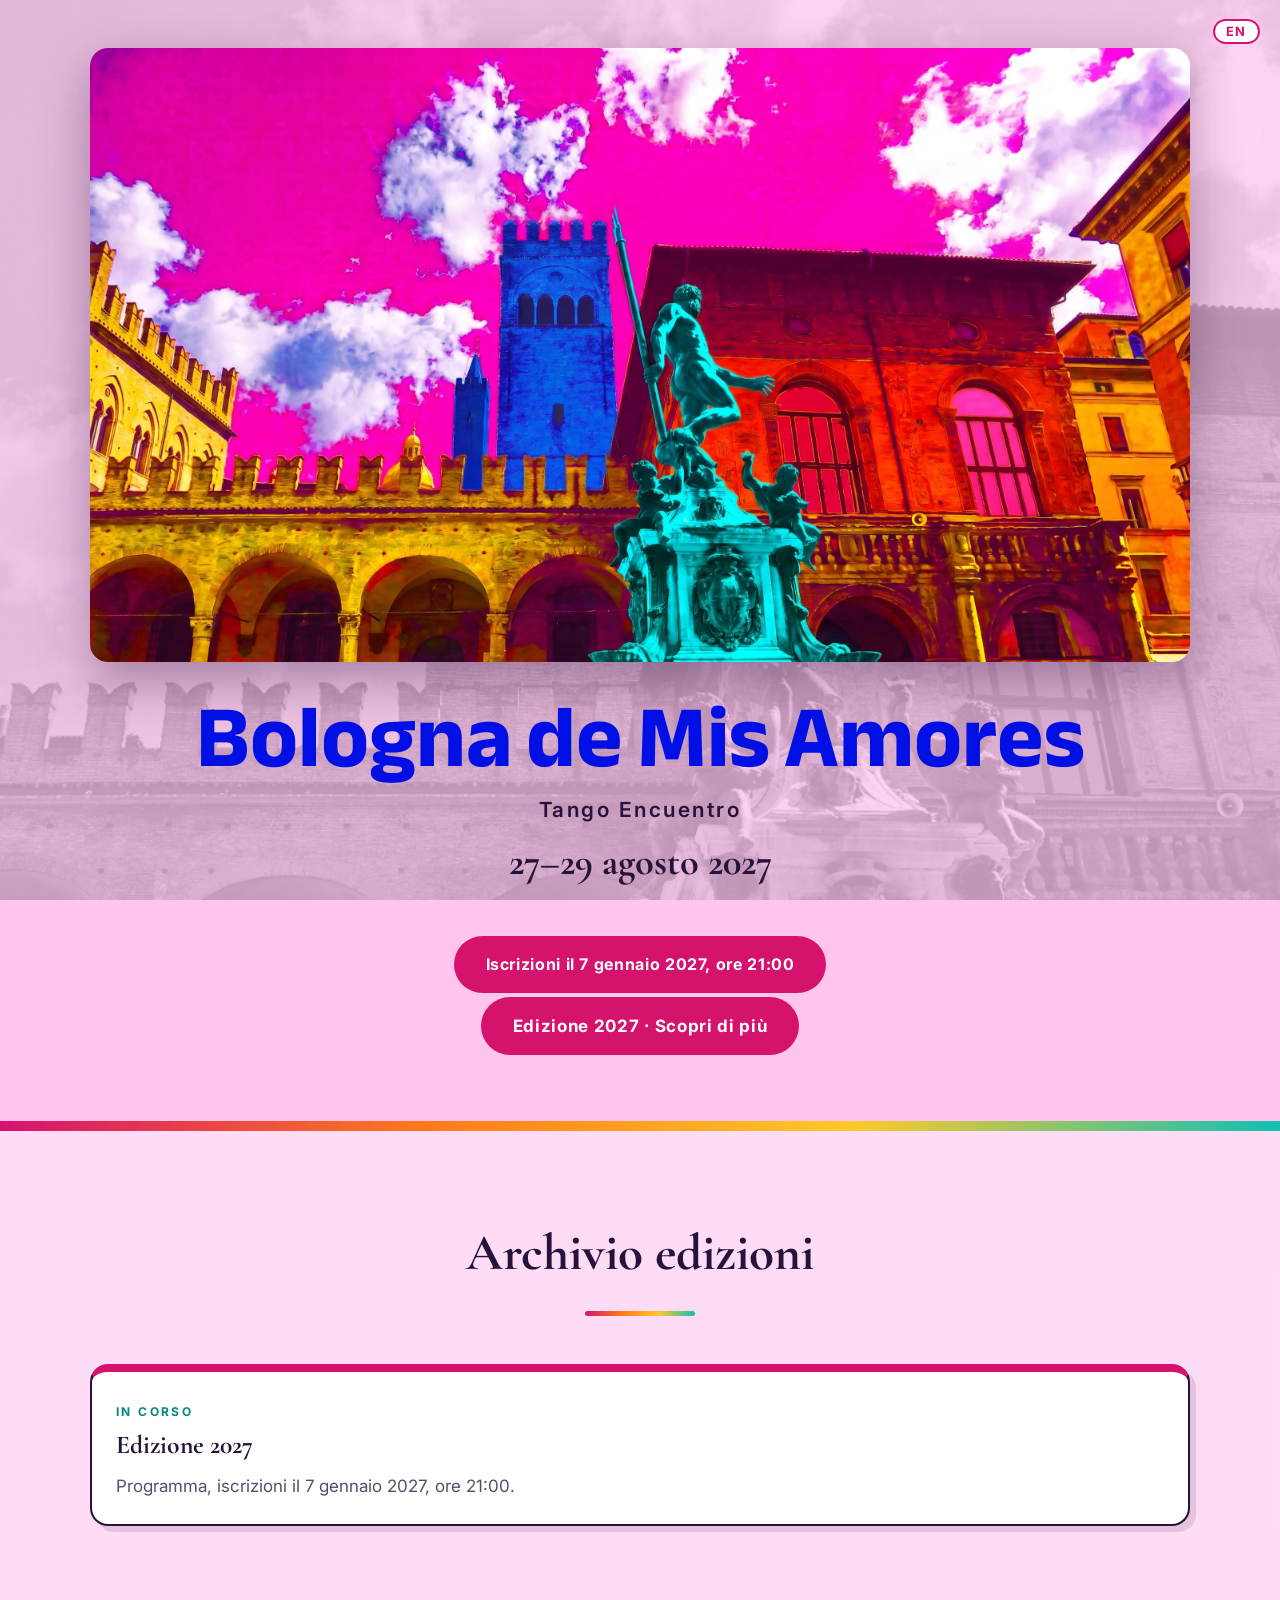
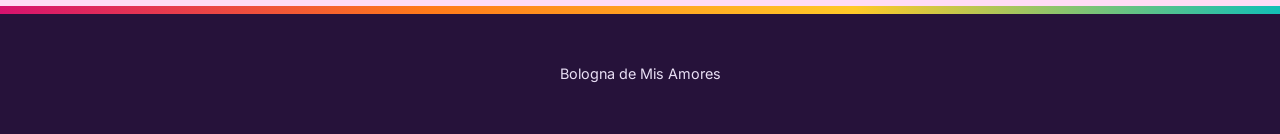
==== index.html @ 2ccf4547 "Add files via upload" ====
<!doctype html>
<html lang="it">
<head>
<meta charset="utf-8">
<meta name="viewport" content="width=device-width,initial-scale=1">
<title>Bologna de Mis Amores · Encuentro di Tango Argentino</title>
<meta name="description" content="Bologna de Mis Amores: encuentro di tango argentino a San Lazzaro di Savena (Bologna), 27-29 agosto 2027. Iscrizioni il 7 gennaio 2027.">
<link rel="icon" href="2027/img/badge.png">
<link href="https://fonts.googleapis.com/css2?family=Anek+Bangla:wght@700&family=Cormorant+Garamond:ital,wght@0,500;0,600;1,500&family=Inter:wght@400;600&display=swap" rel="stylesheet">
<link rel="stylesheet" href="assets/style.css?v=8">
<style>
html{background:#ffc5ef!important}body{background:transparent!important}
.reg-pill{display:inline-block!important;margin:1rem .25rem 0!important;padding:.95rem 2rem!important;font-size:1rem!important;font-weight:700!important;letter-spacing:.04em!important;line-height:1.65!important;border-radius:999px!important;background:#d6126f!important;color:#fff!important}
.hero,.eyebrow,h1,.hero .dates,.hero p.sub,.section-title h2{color:#26123a}
.hero p.sub{margin:0 0 .2rem;font-size:1.3rem;letter-spacing:.12em}.hero .dates{margin:0 0 1.6rem}
h1,h1 em{font-family:'Anek Bangla',sans-serif;font-weight:700;color:#0010e4;font-style:normal}
@media(max-width:480px){.reg-pill{padding:.8rem 1.4rem!important}}
</style>
</head>
<body>
<section class="hero">
  <div style="position:absolute;top:1rem;right:1.25rem"><a class="lang" href="en/" hreflang="en">EN</a></div>
  <div class="hero-in">
    <img class="banner" src="2027/img/banner.jpg" alt="Bologna de Mis Amores" onerror="this.style.display='none'">
    <h1>Bologna <em>de Mis Amores</em></h1>
    <p class="sub">Tango Encuentro</p>
    <div class="dates">27–29 agosto 2027</div>
    <p class="reg-pill" style="margin:0 0 1.5rem">Iscrizioni il 7 gennaio 2027, ore 21:00</p>
    <br><a class="btn primary" href="2027/">Edizione 2027 · Scopri di più</a>
  </div>
</section>

<section class="alt">
  <div class="wrap">
    <div class="section-title"><h2>Archivio edizioni</h2><div class="line"></div></div>
    <div class="grid c3">
      <a class="card" href="2027/"><div class="pad"><span class="tag">In corso</span><h3>Edizione 2027</h3><p style="color:var(--muted)">Programma, iscrizioni il 7 gennaio 2027, ore 21:00.</p></div></a>
      <!-- Per ogni nuova edizione aggiungi una scheda come questa:
      <a class="card" href="2028/"><div class="pad"><span class="tag">2028</span><h3>Edizione 2028</h3></div></a> -->
    </div>
  </div>
</section>
<footer><div>Bologna de Mis Amores</div></footer>
<script>
const REG_OPEN = new Date("2027-01-07T21:00:00+01:00");  // apertura iscrizioni / registration opens
if (new Date() >= REG_OPEN) document.querySelectorAll(".reg-pill").forEach(e => e.hidden = true);
</script>
</body>
</html>
---- assets/style.css ----
:root{
  --magenta:#d6126f;
  --magenta-dark:#a80a55;
  --turq:#12bfb6;
  --turq-dark:#07857f;
  --yellow:#ffc928;
  --orange:#ff7a1a;
  --ink:#26123a;
  --muted:#5b4a6b;
  --paper:#ffffff;
  --tint-turq:#dff7f5;
  --tint-yellow:#fff1c7;
  --tint-magenta:#ffe3f0;
  --gold:var(--yellow);
  --radius:18px;
  --stripe:linear-gradient(90deg,var(--magenta),var(--orange),var(--yellow),var(--turq));
  --serif:"Cormorant Garamond",Georgia,serif;
  --sans:"Inter",system-ui,-apple-system,Segoe UI,Roboto,sans-serif;
}
*{box-sizing:border-box;margin:0;padding:0}
html{scroll-behavior:smooth;min-height:100%}
[hidden]{display:none!important}
body{min-height:100vh;background:transparent;color:var(--ink);font-family:var(--sans);line-height:1.65;font-size:17px}
img{max-width:100%;display:block}
a{color:var(--magenta);text-decoration:none}
a:hover{text-decoration:underline}
.wrap{width:min(1100px,100% - 2.5rem);margin-inline:auto}

/* NAV */
.nav{position:sticky;top:0;z-index:50;background:rgba(255,255,255,.94);backdrop-filter:blur(10px);border-bottom:4px solid transparent;border-image:var(--stripe) 1}
.nav .wrap{display:flex;align-items:center;justify-content:space-between;gap:1rem;padding:.7rem 0}
.brand{display:flex;align-items:center;gap:.7rem;font-family:var(--serif);font-weight:600;font-size:1.3rem;color:var(--ink)}
.brand img{width:40px;height:40px;border-radius:50%;object-fit:cover;border:2px solid var(--magenta)}
.nav-right{display:flex;align-items:center;gap:1.3rem}
.menu{display:flex;gap:1.3rem;font-size:.9rem;flex-wrap:wrap;font-weight:600}
.menu a{color:var(--ink)}
.menu a:hover{color:var(--magenta);text-decoration:none}
@media(max-width:820px){.menu{display:none}}
.lang{border:2px solid var(--magenta);color:var(--magenta);padding:.2rem .7rem;border-radius:999px;font-size:.8rem;font-weight:700;letter-spacing:.12em;background:#fff}
.lang:hover{background:var(--magenta);color:#fff;text-decoration:none}

/* HERO */
.hero{position:relative;display:grid;place-items:center;text-align:center;color:var(--ink);
  padding:3rem 1.25rem 4.5rem}
.hero::after{content:"";position:absolute;left:0;right:0;bottom:0;height:10px;background:var(--stripe)}
.hero-in{width:min(1100px,100%)}
.banner{display:block;width:auto;max-width:100%;height:auto;max-height:70vh;margin:0 auto 2rem;border-radius:var(--radius);box-shadow:0 18px 50px rgba(38,18,58,.35)}
.eyebrow{letter-spacing:.3em;text-transform:uppercase;font-size:.8rem;font-weight:700;color:var(--ink)}
h1{font-family:var(--serif);font-weight:700;font-size:clamp(2.6rem,8vw,5.5rem);line-height:1.02;margin:.6rem 0;color:var(--ink)}
h1 em{color:#7a0640;font-style:italic;font-weight:600}
.hero .dates{font-family:var(--serif);font-weight:700;font-size:clamp(1.5rem,4.5vw,2.4rem);color:var(--ink);margin:.2rem 0 .4rem}
.hero p.sub{font-size:1.2rem;margin-bottom:2rem;font-weight:600}
.btn{display:inline-block;padding:.95rem 2rem;border-radius:999px;font-weight:700;letter-spacing:.04em;transition:.2s;margin:.25rem}
.btn.primary{background:var(--magenta);color:#fff}
.btn.primary:hover{transform:translateY(-2px);text-decoration:none;box-shadow:0 10px 30px rgba(38,18,58,.35)}
.btn.ghost{border:2px solid var(--ink);color:var(--ink)}
.btn.ghost:hover{background:rgba(38,18,58,.12);text-decoration:none}

/* COUNTDOWN */
.countdown{display:flex;justify-content:center;gap:1rem;margin-top:2.5rem;flex-wrap:wrap}
.countdown div{background:#fff;border-radius:14px;padding:.8rem 1.1rem;min-width:84px;box-shadow:0 8px 24px rgba(38,18,58,.25)}
.countdown b{display:block;font-family:var(--serif);font-size:2.1rem;color:var(--magenta)}
.countdown span{font-size:.7rem;letter-spacing:.15em;text-transform:uppercase;font-weight:700;color:var(--muted)}
.countdown-label{margin-top:1rem;font-size:1rem;font-weight:700}

/* SECTIONS */
section{padding:5rem 0}
section.alt{background:rgba(255,255,255,.16)}
.section-title{text-align:center;margin-bottom:3rem}
.section-title h2{font-family:var(--serif);font-weight:700;color:var(--ink);font-size:clamp(2rem,5vw,3.2rem)}
.section-title .line{width:110px;height:5px;border-radius:3px;background:var(--stripe);margin:1rem auto 0}
.lead{max-width:760px;margin:0 auto;text-align:center;color:var(--ink);font-size:1.1rem;background:rgba(255,255,255,.92);border-radius:var(--radius);padding:1.3rem 1.6rem;box-shadow:0 8px 24px rgba(38,18,58,.18)}

.grid{display:grid;gap:1.5rem}
.grid.c3{grid-template-columns:repeat(auto-fit,minmax(260px,1fr))}
.grid.c2{grid-template-columns:repeat(auto-fit,minmax(320px,1fr))}
.card{background:#fff;border:2px solid var(--ink);border-top:8px solid var(--magenta);border-radius:var(--radius);overflow:hidden;box-shadow:6px 6px 0 rgba(38,18,58,.12)}
.grid > .card:nth-child(4n+2){border-top-color:var(--turq)}
.grid > .card:nth-child(4n+3){border-top-color:var(--orange)}
.grid > .card:nth-child(4n+4){border-top-color:var(--yellow)}
.card .pad{padding:1.5rem}
.card h3{font-family:var(--serif);font-weight:700;font-size:1.6rem;margin-bottom:.3rem;color:var(--ink)}
.card .tag{font-size:.75rem;letter-spacing:.2em;text-transform:uppercase;font-weight:700;color:var(--turq-dark)}
a.card:hover{text-decoration:none;transform:translateY(-3px)}

/* DJ */
.dj .photo{aspect-ratio:1/1;background:linear-gradient(135deg,var(--magenta),var(--orange));display:grid;place-items:center;color:#fff;font-family:var(--serif);font-size:3.5rem}
.dj .photo img{width:100%;height:100%;object-fit:cover}

/* PRICES */
.price{text-align:center}
.price .amount{font-family:var(--serif);font-weight:700;font-size:3rem;color:var(--magenta)}
.price ul{list-style:none;margin-top:1rem;color:var(--muted);font-size:.95rem}
.price li{padding:.3rem 0;border-top:1px solid rgba(38,18,58,.12)}
.price.featured{background:var(--tint-yellow)}
.form-box{margin-top:2.5rem;background:#fff;border:2px solid var(--ink);border-radius:var(--radius);padding:1rem;min-height:320px}
.form-box iframe{width:100%;height:760px;border:0;border-radius:12px;background:#fff}
.closed{display:none;text-align:center;padding:2rem}

/* ANNOUNCEMENT */
.notice{max-width:760px;margin:2.5rem auto 0;text-align:center;background:var(--yellow);color:var(--ink);border:3px solid var(--ink);border-radius:var(--radius);padding:2.2rem 1.5rem;box-shadow:8px 8px 0 var(--magenta)}
.notice h3{font-family:var(--serif);font-weight:700;font-size:2rem;margin-bottom:.5rem}
.notice .big{font-family:var(--serif);font-weight:700;font-size:clamp(2rem,6vw,3.2rem);color:var(--magenta-dark);margin:.3rem 0}
.notice p{color:var(--ink)}

/* PROGRAMMA */
.tabs{display:flex;justify-content:center;gap:.6rem;margin-bottom:2rem;flex-wrap:wrap}
.tab{background:#fff;border:2px solid var(--magenta);color:var(--magenta);padding:.6rem 1.4rem;border-radius:999px;cursor:pointer;font:inherit;font-weight:700}
.tab.active{background:var(--magenta);color:#fff}
.day{display:none}
.day.active{display:block}
.timeline{max-width:760px;margin:0 auto;background:rgba(255,255,255,.94);border:2px solid var(--ink);border-radius:var(--radius);padding:1.6rem 1.6rem .4rem 2.2rem;box-shadow:6px 6px 0 rgba(38,18,58,.15)}
.event{position:relative;padding:0 0 1.4rem 1.5rem;border-left:4px solid var(--turq)}
.event::before{content:"";position:absolute;left:-11px;top:.45rem;width:18px;height:18px;border-radius:50%;background:var(--orange);border:3px solid #fff;box-shadow:0 0 0 2px var(--orange)}
.event time{font-family:var(--serif);font-weight:700;color:var(--magenta);font-size:1.3rem}
.event h4{font-size:1.05rem;font-weight:700}
.event p{color:var(--muted);font-size:.95rem}

/* MAP */
.map{border-radius:var(--radius);overflow:hidden;border:2px solid var(--ink);min-height:340px}
.map iframe{width:100%;height:100%;min-height:340px;border:0}

/* CITY */
.city .img{aspect-ratio:16/10;background:linear-gradient(135deg,var(--turq),var(--yellow))}
.city .img img{width:100%;height:100%;object-fit:cover}

/* FOOTER */
footer{padding:3rem 0;text-align:center;background:var(--ink);color:#e9dff5;font-size:.9rem;border-top:8px solid transparent;border-image:var(--stripe) 1}
footer a{color:var(--yellow);font-weight:600}
footer .editions{margin:1rem 0;display:flex;gap:1rem;justify-content:center;flex-wrap:wrap}

/* BANNER + REGISTRATION PILL */
.reg-banner{max-height:55vh;margin:0 auto 2.5rem}
.reg-pill{display:inline-block;margin:1rem .25rem 0;background:var(--magenta);color:#fff;padding:.95rem 2rem;border-radius:999px;font-weight:700;font-size:1rem;letter-spacing:.04em;line-height:1.65}
@media(max-width:480px){
  .countdown{gap:.45rem;flex-wrap:nowrap}
  .countdown div{min-width:0;flex:1;padding:.6rem .3rem}
  .countdown b{font-size:1.6rem}
  .countdown span{font-size:.58rem;letter-spacing:.08em}
  .btn{padding:.8rem 1.4rem}
  .reg-pill{padding:.8rem 1.4rem}
}

/* DJ SLOTS, LOCATION, STAY, ABOUT */
.dj .photo.q{font-size:3.5rem}
.dj .photo{font-size:1.4rem;font-weight:700}
.slot{display:flex;gap:1.5rem;align-items:center;border:3px solid var(--ink);border-radius:var(--radius);padding:1.4rem 1.6rem;margin:1.8rem 0;box-shadow:6px 6px 0 rgba(38,18,58,.18)}
.slot .photo{flex:0 0 96px;width:96px;height:96px;border-radius:50%;overflow:hidden;display:grid;place-items:center;background:rgba(255,255,255,.4);font-family:var(--serif);font-size:2.6rem;font-weight:700;color:inherit}
.slot .photo img{width:100%;height:100%;object-fit:cover}
.slot .tag{font-size:.75rem;letter-spacing:.2em;text-transform:uppercase;font-weight:700}
.slot h3{font-family:var(--serif);font-weight:700;font-size:1.9rem;line-height:1.1;margin:.2rem 0 .3rem}
.slot-pre{background:var(--turq);color:var(--ink)}
.slot-post{background:var(--magenta);color:#fff}
.slot-post .tag{color:var(--yellow)}
@media(max-width:560px){.slot{flex-direction:column;text-align:center}}
.card p{margin-top:.35rem}
.facts{list-style:none;margin:1rem 0 1.2rem}
.facts li{padding:.5rem 0;border-top:1px solid rgba(38,18,58,.15)}
.facts strong{font-family:var(--serif);font-size:1.5rem;color:var(--magenta);margin-right:.4rem}
.btn.small{padding:.55rem 1.1rem;font-size:.85rem;margin:.5rem .5rem 0 0}
.card .btn.primary{color:#fff}
.card .btn.primary:hover{color:#fff}
.photos{margin-top:1.5rem}
.ph{position:relative;aspect-ratio:4/3;border:2px solid var(--ink);border-radius:var(--radius);overflow:hidden;background:linear-gradient(135deg,var(--turq),var(--yellow))}
.ph span{position:absolute;inset:0;display:grid;place-items:center;font-weight:700;color:var(--ink)}
.ph img{position:relative;z-index:1;width:100%;height:100%;object-fit:cover}
.rates{width:100%;border-collapse:collapse;margin:.8rem 0 1rem}
.rates td{padding:.55rem .2rem;border-top:1px solid rgba(38,18,58,.15)}
.rates td:last-child{text-align:right;font-weight:700;color:var(--magenta);white-space:nowrap}
.callout{background:var(--tint-yellow);border:2px solid var(--ink);border-radius:12px;padding:.9rem 1.1rem;font-weight:600;margin-top:1rem}
.card h4{font-size:1rem;margin-top:1.1rem;color:var(--ink)}
.event.open{border-left-color:var(--magenta)}
.event.open::before{background:var(--turq);box-shadow:0 0 0 2px var(--turq)}
.event.open h4{color:var(--magenta-dark)}
.menu{gap:1rem;font-size:.85rem}
.menu-btn{display:none;background:#fff;border:2px solid var(--ink);border-radius:10px;font-size:1.3rem;line-height:1;padding:.2rem .6rem;cursor:pointer;color:var(--ink)}
@media(max-width:900px){
  .menu{display:none}
  .menu-btn{display:block}
  .nav.open .menu{display:flex;flex-direction:column;position:absolute;top:100%;left:0;right:0;background:#fff;padding:1rem 1.25rem 1.3rem;gap:.9rem;font-size:1rem;border-bottom:4px solid var(--magenta)}
}
.dj .photo{aspect-ratio:4/3}

/* hotel + foto città */
.hotel-addr{margin:.2rem 0 .8rem}
.city .img{aspect-ratio:16/10;background:linear-gradient(135deg,#d6126f,#ff7a1a 55%,#ffc928)}
.city .img img{width:100%;height:100%;object-fit:cover;display:block}

/* sfondo rosa #ffc5ef: testi scuri fuori dai pannelli */
.hero,.eyebrow,h1,.hero .dates,.hero p.sub,.section-title h2{color:var(--ink)}
h1 em{color:#a80a55}
.section-title h2{text-shadow:none}
section.alt{background:rgba(255,255,255,.4)}

/* sfondo: foto in filigrana sul rosa #ffc5ef.
   File: 2027/img/sfondo.jpg. Se manca, resta il rosa a tinta unita.
   --foto = quanto si vede la foto: 0 = per niente, 1 = foto piena.
   Consigliato tra .15 (leggerissima) e .40 (ben visibile). */
:root{--foto:.25}
html{background:#ffc5ef}
body::before{content:"";position:fixed;inset:0;z-index:-1;
  background:url("../2027/img/sfondo.jpg") center/cover no-repeat;opacity:var(--foto)}
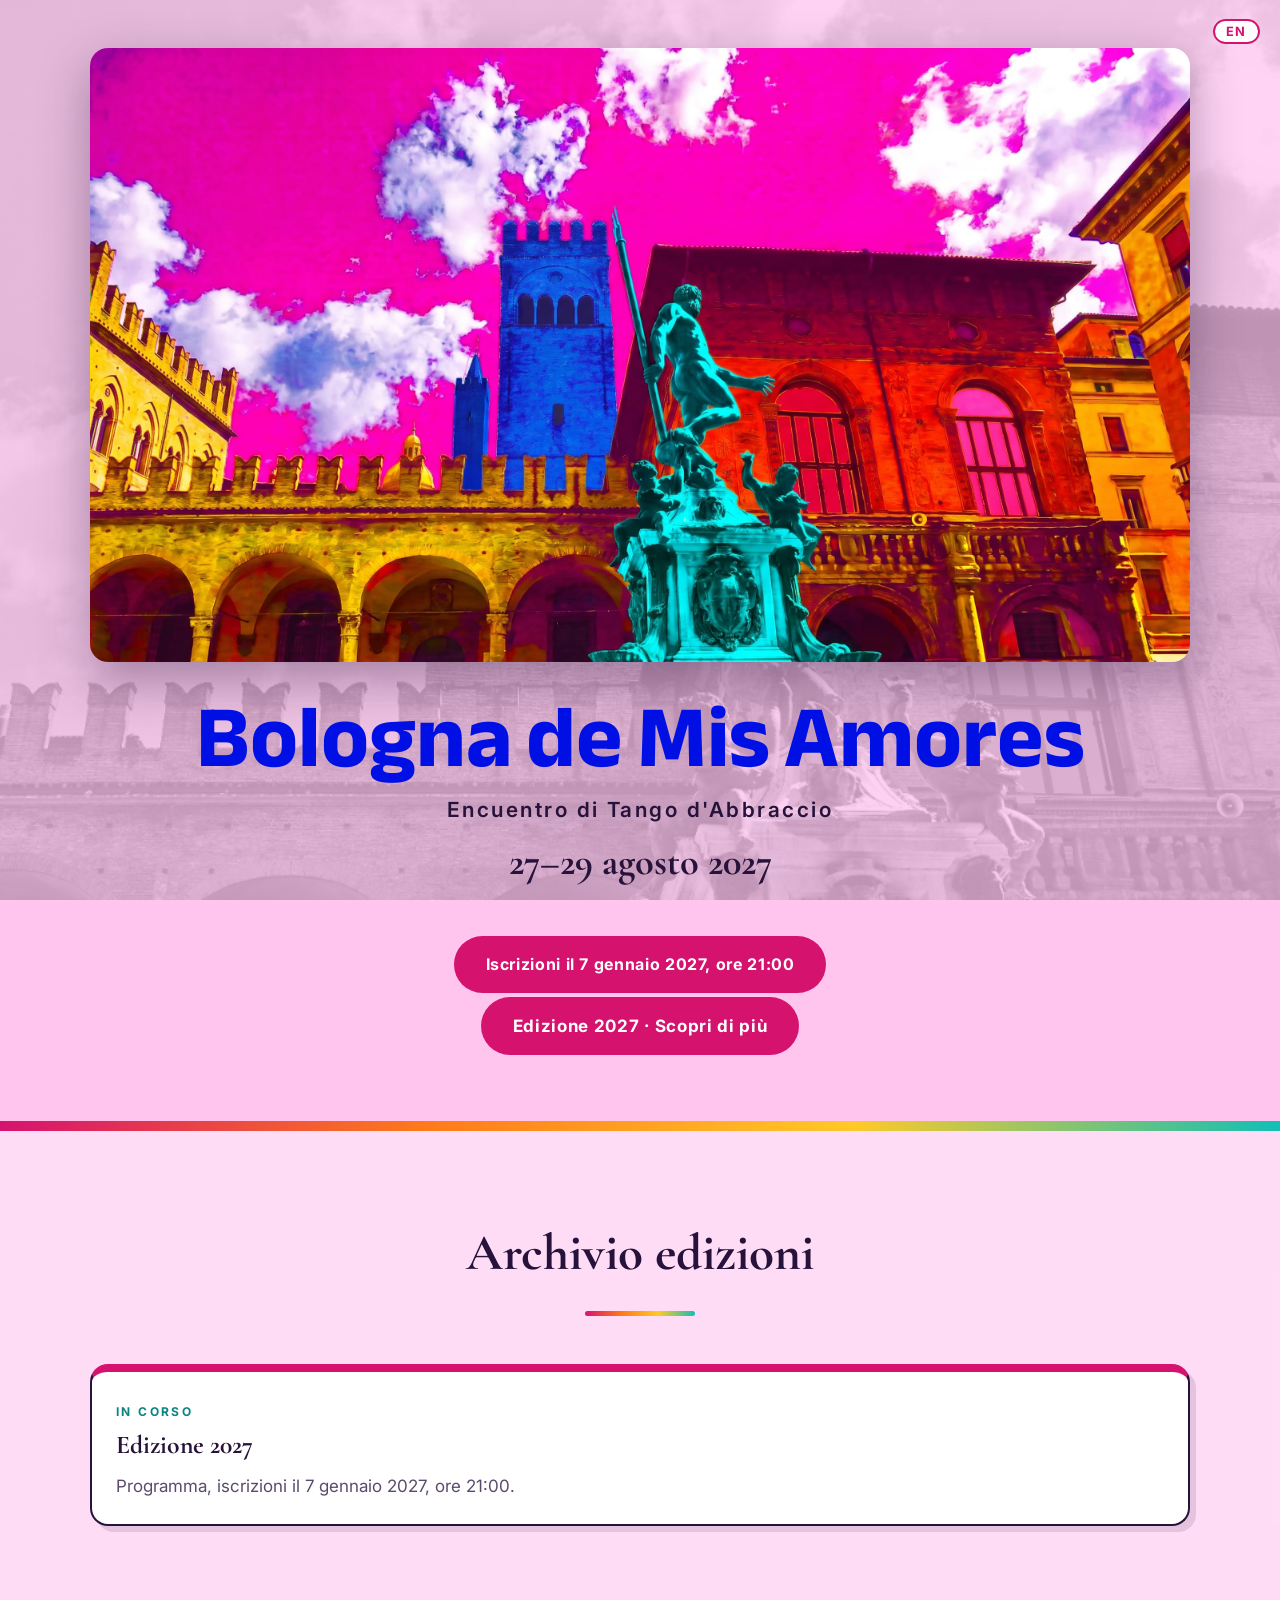
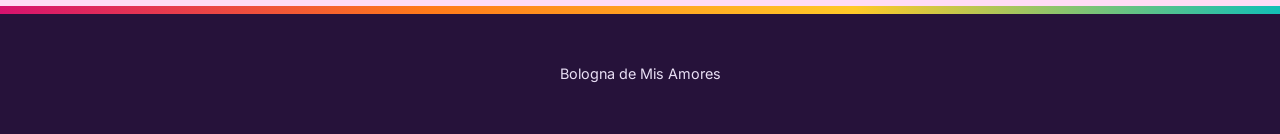
==== commit f4620729: "Add files via upload" ====
--- a/index.html
+++ b/index.html
@@ -7,7 +7,7 @@
 <meta name="description" content="Bologna de Mis Amores: encuentro di tango argentino a San Lazzaro di Savena (Bologna), 27-29 agosto 2027. Iscrizioni il 7 gennaio 2027.">
 <link rel="icon" href="2027/img/badge.png">
 <link href="https://fonts.googleapis.com/css2?family=Anek+Bangla:wght@700&family=Cormorant+Garamond:ital,wght@0,500;0,600;1,500&family=Inter:wght@400;600&display=swap" rel="stylesheet">
-<link rel="stylesheet" href="assets/style.css?v=8">
+<link rel="stylesheet" href="assets/style.css?v=10">
 <style>
 html{background:#ffc5ef!important}body{background:transparent!important}
 .reg-pill{display:inline-block!important;margin:1rem .25rem 0!important;padding:.95rem 2rem!important;font-size:1rem!important;font-weight:700!important;letter-spacing:.04em!important;line-height:1.65!important;border-radius:999px!important;background:#d6126f!important;color:#fff!important}
@@ -23,7 +23,7 @@
   <div class="hero-in">
     <img class="banner" src="2027/img/banner.jpg" alt="Bologna de Mis Amores" onerror="this.style.display='none'">
     <h1>Bologna <em>de Mis Amores</em></h1>
-    <p class="sub">Tango Encuentro</p>
+    <p class="sub">Encuentro di Tango d'Abbraccio</p>
     <div class="dates">27–29 agosto 2027</div>
     <p class="reg-pill" style="margin:0 0 1.5rem">Iscrizioni il 7 gennaio 2027, ore 21:00</p>
     <br><a class="btn primary" href="2027/">Edizione 2027 · Scopri di più</a>
--- a/assets/style.css
+++ b/assets/style.css
@@ -200,3 +200,9 @@
 html{background:#ffc5ef}
 body::before{content:"";position:fixed;inset:0;z-index:-1;
   background:url("../2027/img/sfondo.jpg") center/cover no-repeat;opacity:var(--foto)}
+
+/* testo apertura iscrizioni nella pagina di benvenuto */
+.reg-open-text{margin:.2rem 0 0}
+.reg-open-text a{font-family:'Anek Bangla',sans-serif;font-weight:700;color:#0010e4;font-size:clamp(1.15rem,3.2vw,1.7rem);text-decoration:none;line-height:1.3;display:inline-block}
+.reg-open-text a:hover{text-decoration:underline}
+.save-date{font-family:'Anek Bangla',sans-serif;font-weight:700;color:#0010e4;font-size:clamp(1.15rem,3.2vw,1.7rem);line-height:1.3}
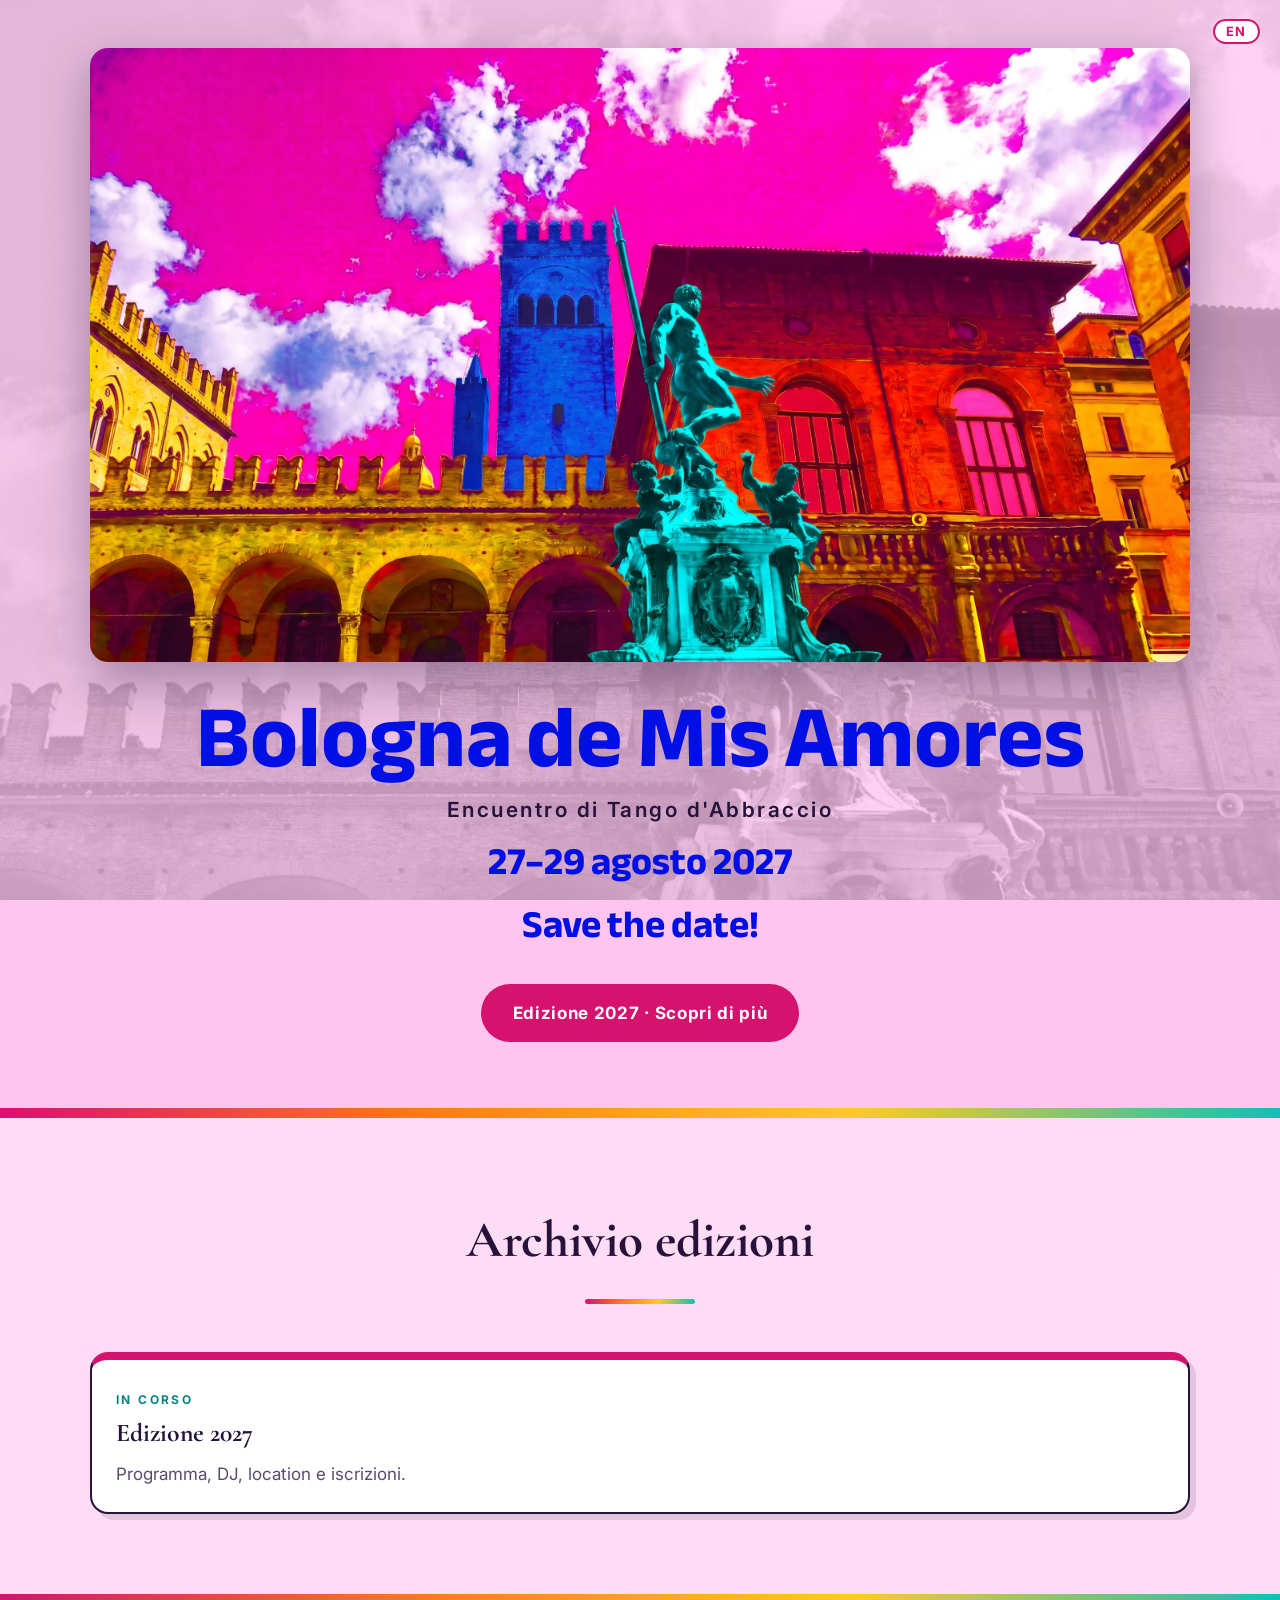
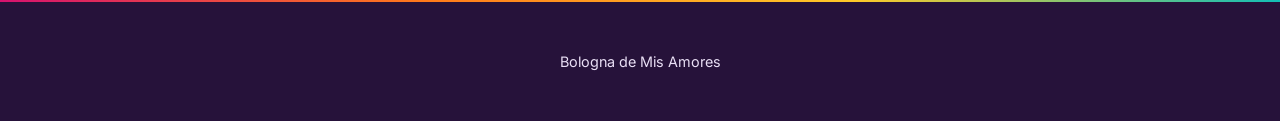
==== commit 22ed5a34: "Add files via upload" ====
--- a/index.html
+++ b/index.html
@@ -13,7 +13,8 @@
 .reg-pill{display:inline-block!important;margin:1rem .25rem 0!important;padding:.95rem 2rem!important;font-size:1rem!important;font-weight:700!important;letter-spacing:.04em!important;line-height:1.65!important;border-radius:999px!important;background:#d6126f!important;color:#fff!important}
 .hero,.eyebrow,h1,.hero .dates,.hero p.sub,.section-title h2{color:#26123a}
 .hero p.sub{margin:0 0 .2rem;font-size:1.3rem;letter-spacing:.12em}.hero .dates{margin:0 0 1.6rem}
-h1,h1 em{font-family:'Anek Bangla',sans-serif;font-weight:700;color:#0010e4;font-style:normal}
+h1,h1 em,.hero .dates{font-family:'Anek Bangla',sans-serif;font-weight:700;color:#0010e4;font-style:normal}
+.hero .dates{margin:0}
 @media(max-width:480px){.reg-pill{padding:.8rem 1.4rem!important}}
 </style>
 </head>
@@ -25,8 +26,8 @@
     <h1>Bologna <em>de Mis Amores</em></h1>
     <p class="sub">Encuentro di Tango d'Abbraccio</p>
     <div class="dates">27–29 agosto 2027</div>
-    <p class="reg-pill" style="margin:0 0 1.5rem">Iscrizioni il 7 gennaio 2027, ore 21:00</p>
-    <br><a class="btn primary" href="2027/">Edizione 2027 · Scopri di più</a>
+    <div class="dates">Save the date!</div>
+    <p style="margin-top:1.4rem"><a class="btn primary" href="2027/">Edizione 2027 · Scopri di più</a></p>
   </div>
 </section>
 
@@ -34,7 +35,7 @@
   <div class="wrap">
     <div class="section-title"><h2>Archivio edizioni</h2><div class="line"></div></div>
     <div class="grid c3">
-      <a class="card" href="2027/"><div class="pad"><span class="tag">In corso</span><h3>Edizione 2027</h3><p style="color:var(--muted)">Programma, iscrizioni il 7 gennaio 2027, ore 21:00.</p></div></a>
+      <a class="card" href="2027/"><div class="pad"><span class="tag">In corso</span><h3>Edizione 2027</h3><p style="color:var(--muted)">Programma, DJ, location e iscrizioni.</p></div></a>
       <!-- Per ogni nuova edizione aggiungi una scheda come questa:
       <a class="card" href="2028/"><div class="pad"><span class="tag">2028</span><h3>Edizione 2028</h3></div></a> -->
     </div>
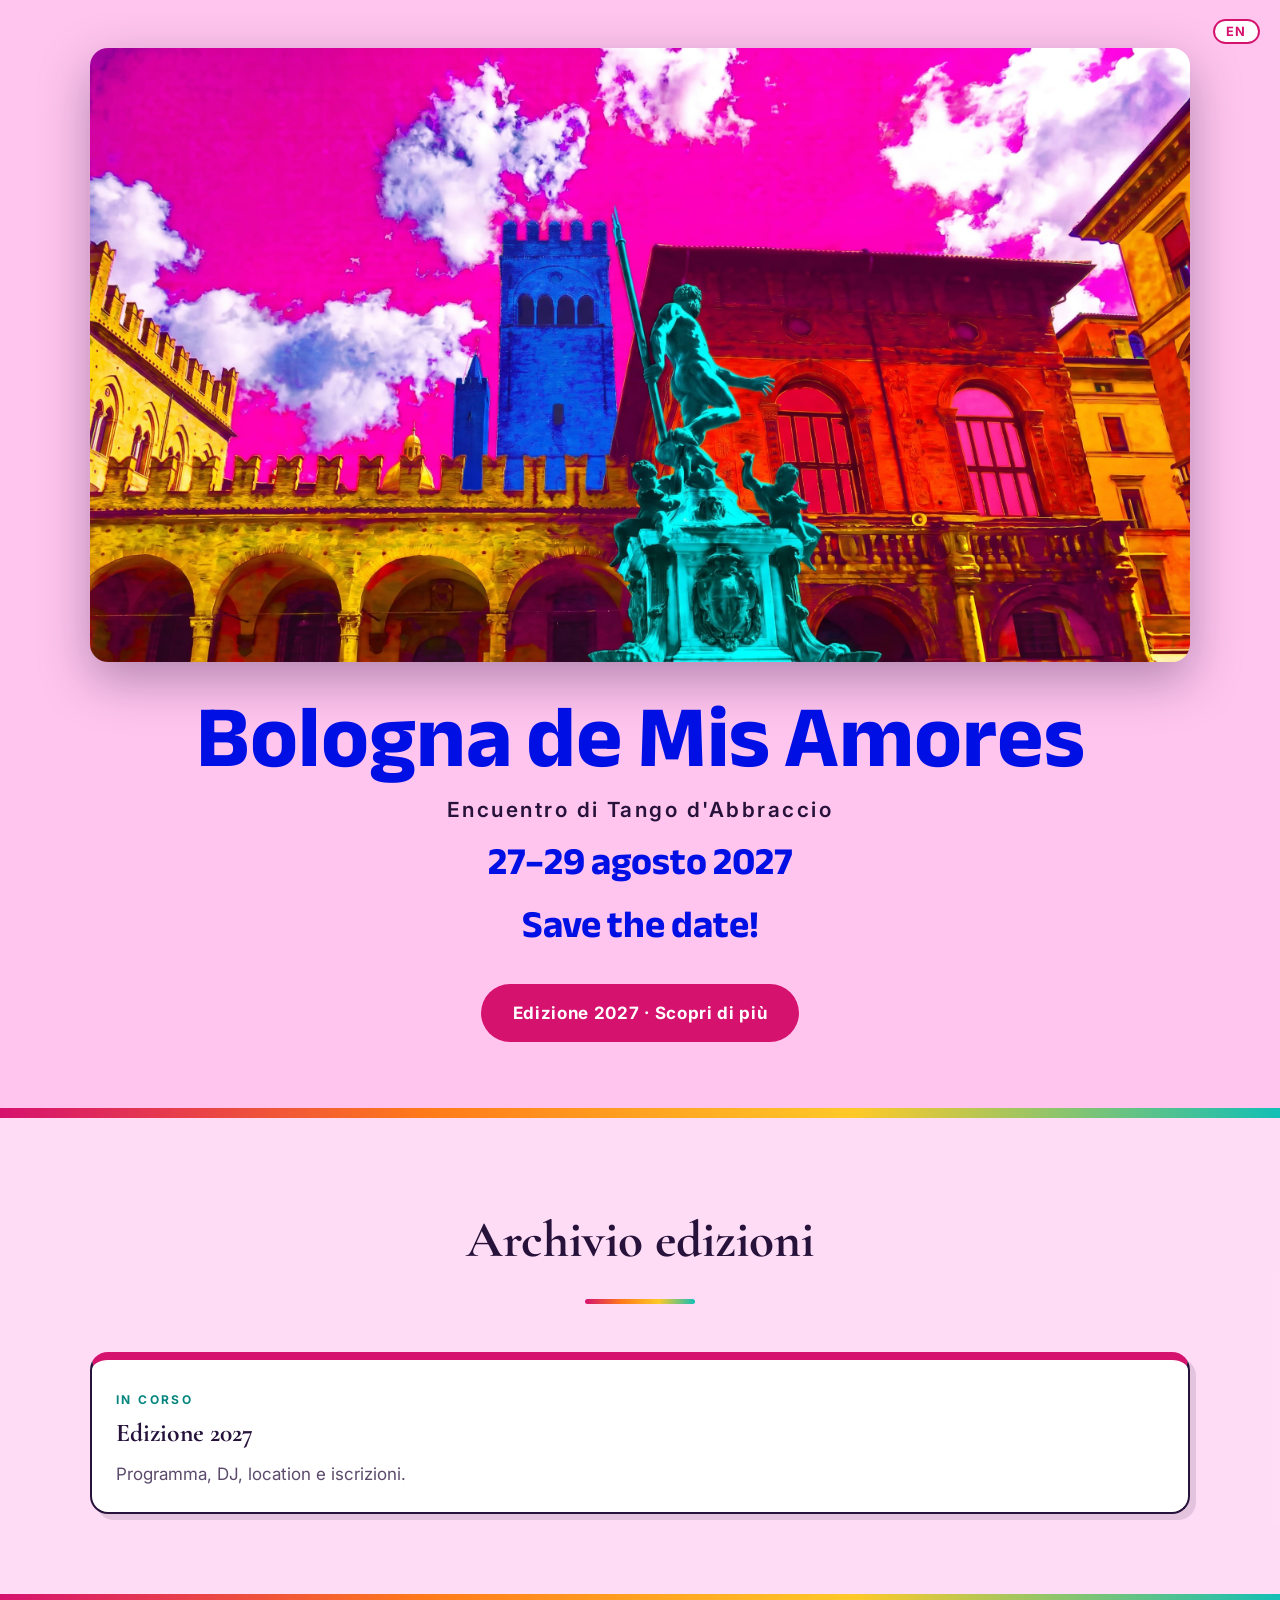
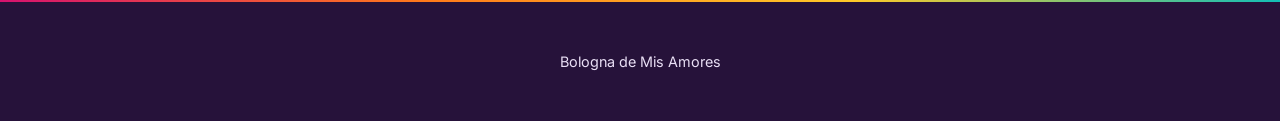
==== commit e0b1c299: "Add files via upload" ====
--- a/index.html
+++ b/index.html
@@ -3,8 +3,8 @@
 <head>
 <meta charset="utf-8">
 <meta name="viewport" content="width=device-width,initial-scale=1">
-<title>Bologna de Mis Amores · Encuentro di Tango Argentino</title>
-<meta name="description" content="Bologna de Mis Amores: encuentro di tango argentino a San Lazzaro di Savena (Bologna), 27-29 agosto 2027. Iscrizioni il 7 gennaio 2027.">
+<title>Bologna de Mis Amores · Embrace Tango Encuentro</title>
+<meta name="description" content="Bologna de Mis Amores: Embrace Tango Encuentro a San Lazzaro di Savena (Bologna), 27-29 agosto 2027. Iscrizioni il 7 gennaio 2027.">
 <link rel="icon" href="2027/img/badge.png">
 <link href="https://fonts.googleapis.com/css2?family=Anek+Bangla:wght@700&family=Cormorant+Garamond:ital,wght@0,500;0,600;1,500&family=Inter:wght@400;600&display=swap" rel="stylesheet">
 <link rel="stylesheet" href="assets/style.css?v=10">
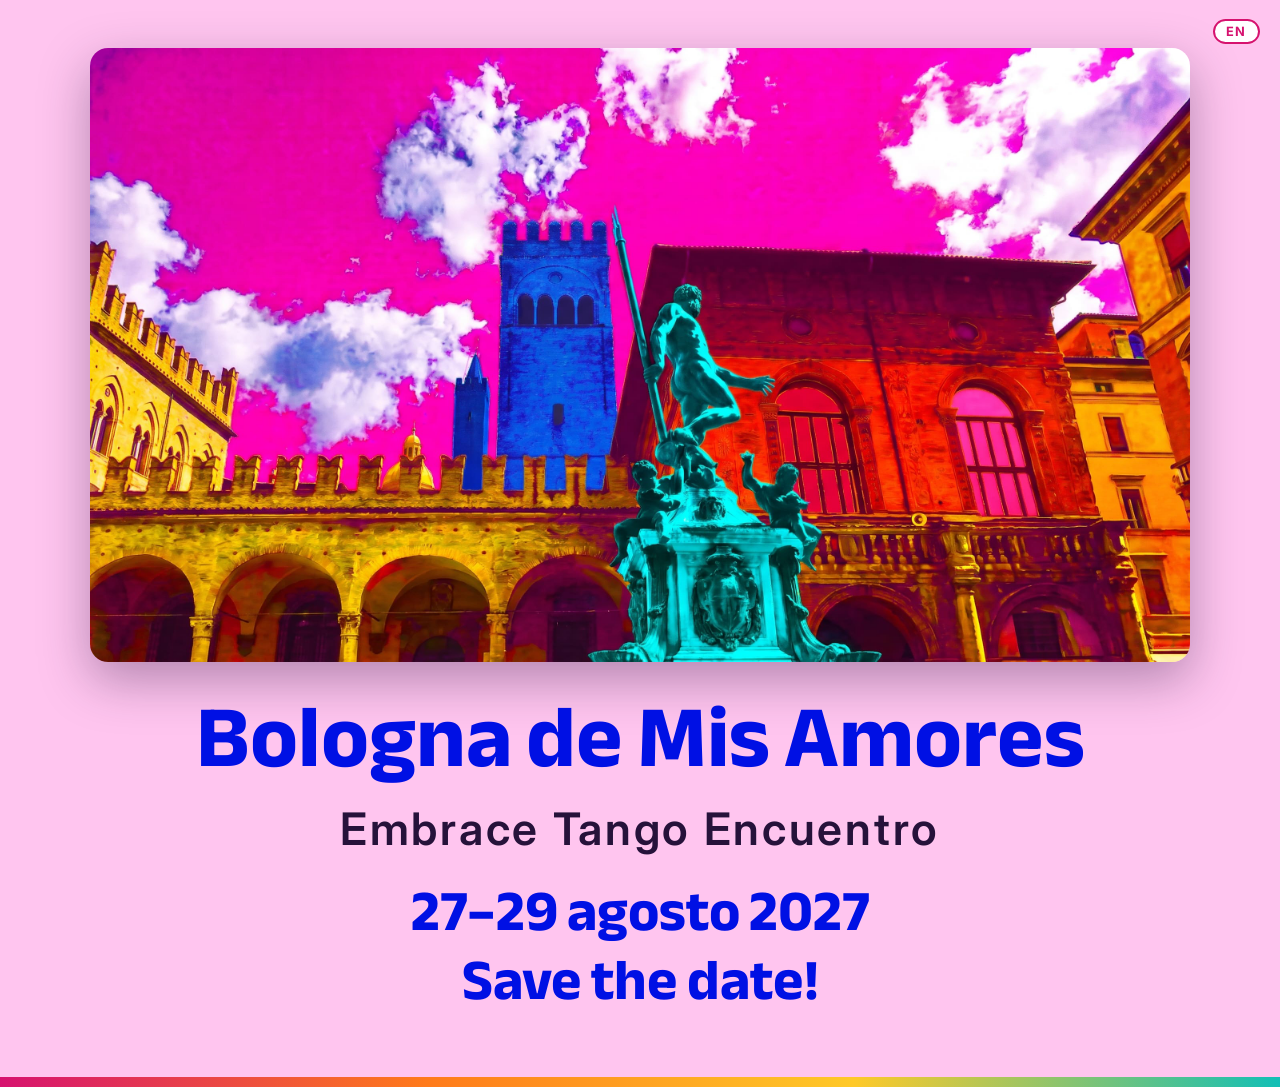
==== commit 9a35e68e: "Add files via upload" ====
--- a/index.html
+++ b/index.html
@@ -12,9 +12,10 @@
 html{background:#ffc5ef!important}body{background:transparent!important}
 .reg-pill{display:inline-block!important;margin:1rem .25rem 0!important;padding:.95rem 2rem!important;font-size:1rem!important;font-weight:700!important;letter-spacing:.04em!important;line-height:1.65!important;border-radius:999px!important;background:#d6126f!important;color:#fff!important}
 .hero,.eyebrow,h1,.hero .dates,.hero p.sub,.section-title h2{color:#26123a}
-.hero p.sub{margin:0 0 .2rem;font-size:1.3rem;letter-spacing:.12em}.hero .dates{margin:0 0 1.6rem}
+.hero p.sub{margin:.4rem 0 .6rem;font-size:clamp(1.7rem,5.2vw,2.8rem);letter-spacing:.06em;font-weight:600}
 h1,h1 em,.hero .dates{font-family:'Anek Bangla',sans-serif;font-weight:700;color:#0010e4;font-style:normal}
-.hero .dates{margin:0}
+.hero .dates{margin:0;font-size:clamp(2.1rem,6.4vw,3.6rem);line-height:1.2}
+.hero{min-height:100vh;min-height:100svh}
 @media(max-width:480px){.reg-pill{padding:.8rem 1.4rem!important}}
 </style>
 </head>
@@ -24,14 +25,14 @@
   <div class="hero-in">
     <img class="banner" src="2027/img/banner.jpg" alt="Bologna de Mis Amores" onerror="this.style.display='none'">
     <h1>Bologna <em>de Mis Amores</em></h1>
-    <p class="sub">Encuentro di Tango d'Abbraccio</p>
+    <p class="sub">Embrace Tango Encuentro</p>
     <div class="dates">27–29 agosto 2027</div>
     <div class="dates">Save the date!</div>
-    <p style="margin-top:1.4rem"><a class="btn primary" href="2027/">Edizione 2027 · Scopri di più</a></p>
+    <p style="margin-top:1.4rem" data-later hidden><a class="btn primary" href="2027/" tabindex="-1">Edizione 2027 · Scopri di più</a></p>
   </div>
 </section>
 
-<section class="alt">
+<section class="alt" data-later hidden>
   <div class="wrap">
     <div class="section-title"><h2>Archivio edizioni</h2><div class="line"></div></div>
     <div class="grid c3">
@@ -41,10 +42,14 @@
     </div>
   </div>
 </section>
-<footer><div>Bologna de Mis Amores</div></footer>
+<footer data-later hidden><div>Bologna de Mis Amores</div></footer>
 <script>
-const REG_OPEN = new Date("2027-01-07T21:00:00+01:00");  // apertura iscrizioni / registration opens
-if (new Date() >= REG_OPEN) document.querySelectorAll(".reg-pill").forEach(e => e.hidden = true);
+/* ====== CONFIGURA QUI ======
+   false = la home mostra solo la copertina (archivio edizioni, pulsante e piè di pagina nascosti)
+   true  = mostra anche il pulsante "Edizione 2027", l'archivio edizioni e il piè di pagina */
+const SHOW_MORE = false;
+/* ============================ */
+if (SHOW_MORE) document.querySelectorAll("[data-later]").forEach(e => e.hidden = false);
 </script>
 </body>
 </html>
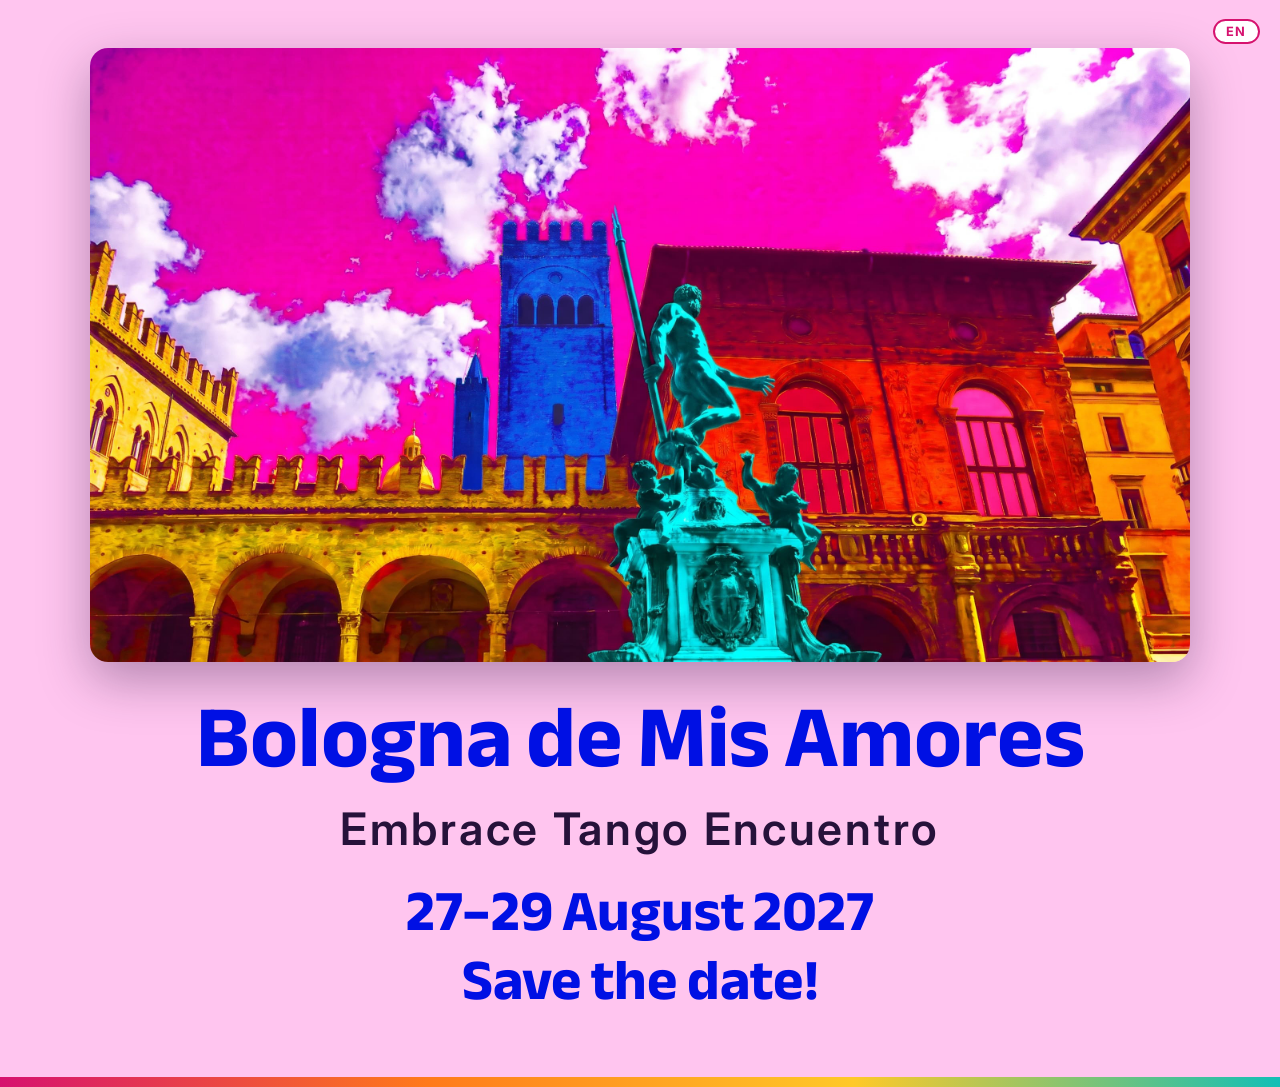
==== commit b12c9695: "Add files via upload" ====
--- a/index.html
+++ b/index.html
@@ -26,7 +26,7 @@
     <img class="banner" src="2027/img/banner.jpg" alt="Bologna de Mis Amores" onerror="this.style.display='none'">
     <h1>Bologna <em>de Mis Amores</em></h1>
     <p class="sub">Embrace Tango Encuentro</p>
-    <div class="dates">27–29 agosto 2027</div>
+    <div class="dates">27–29 August 2027</div>
     <div class="dates">Save the date!</div>
     <p style="margin-top:1.4rem" data-later hidden><a class="btn primary" href="2027/" tabindex="-1">Edizione 2027 · Scopri di più</a></p>
   </div>
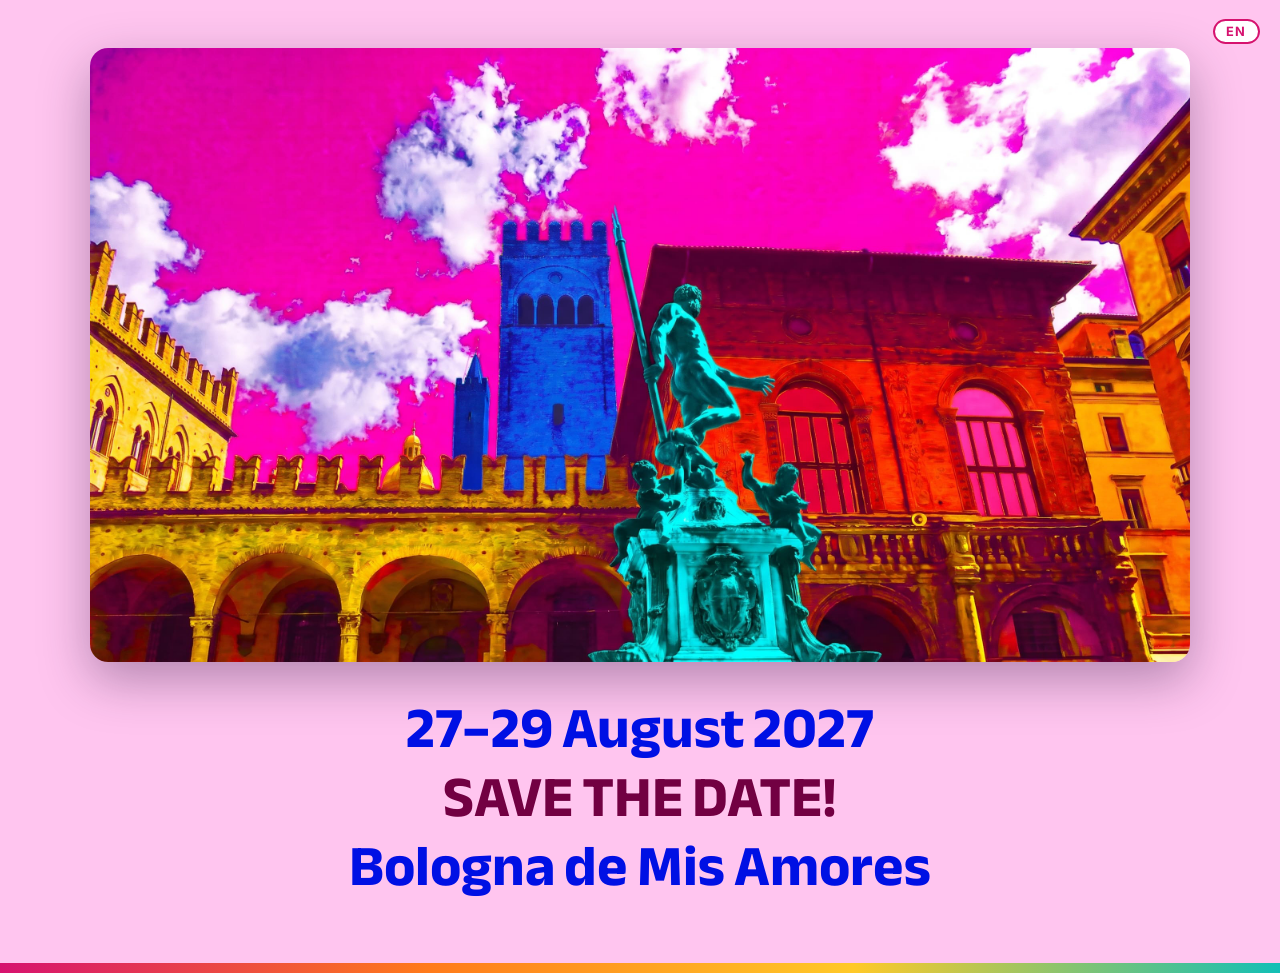
==== commit 20e7509c: "Add files via upload" ====
--- a/index.html
+++ b/index.html
@@ -12,9 +12,9 @@
 html{background:#ffc5ef!important}body{background:transparent!important}
 .reg-pill{display:inline-block!important;margin:1rem .25rem 0!important;padding:.95rem 2rem!important;font-size:1rem!important;font-weight:700!important;letter-spacing:.04em!important;line-height:1.65!important;border-radius:999px!important;background:#d6126f!important;color:#fff!important}
 .hero,.eyebrow,h1,.hero .dates,.hero p.sub,.section-title h2{color:#26123a}
-.hero p.sub{margin:.4rem 0 .6rem;font-size:clamp(1.7rem,5.2vw,2.8rem);letter-spacing:.06em;font-weight:600}
-h1,h1 em,.hero .dates{font-family:'Anek Bangla',sans-serif;font-weight:700;color:#0010e4;font-style:normal}
-.hero .dates{margin:0;font-size:clamp(2.1rem,6.4vw,3.6rem);line-height:1.2}
+.hl{font-family:'Anek Bangla',sans-serif;font-weight:700;font-style:normal;font-size:clamp(1.9rem,6vw,3.6rem);line-height:1.2;margin:0;letter-spacing:0}
+.hero .hl.c1{color:#0010e4}
+.hero .hl.c2{color:#720042}
 .hero{min-height:100vh;min-height:100svh}
 @media(max-width:480px){.reg-pill{padding:.8rem 1.4rem!important}}
 </style>
@@ -24,10 +24,9 @@
   <div style="position:absolute;top:1rem;right:1.25rem"><a class="lang" href="en/" hreflang="en">EN</a></div>
   <div class="hero-in">
     <img class="banner" src="2027/img/banner.jpg" alt="Bologna de Mis Amores" onerror="this.style.display='none'">
-    <h1>Bologna <em>de Mis Amores</em></h1>
-    <p class="sub">Embrace Tango Encuentro</p>
-    <div class="dates">27–29 August 2027</div>
-    <div class="dates">Save the date!</div>
+    <div class="hl c1">27–29 August 2027</div>
+    <div class="hl c2">SAVE THE DATE!</div>
+    <h1 class="hl c1">Bologna de Mis Amores</h1>
     <p style="margin-top:1.4rem" data-later hidden><a class="btn primary" href="2027/" tabindex="-1">Edizione 2027 · Scopri di più</a></p>
   </div>
 </section>
